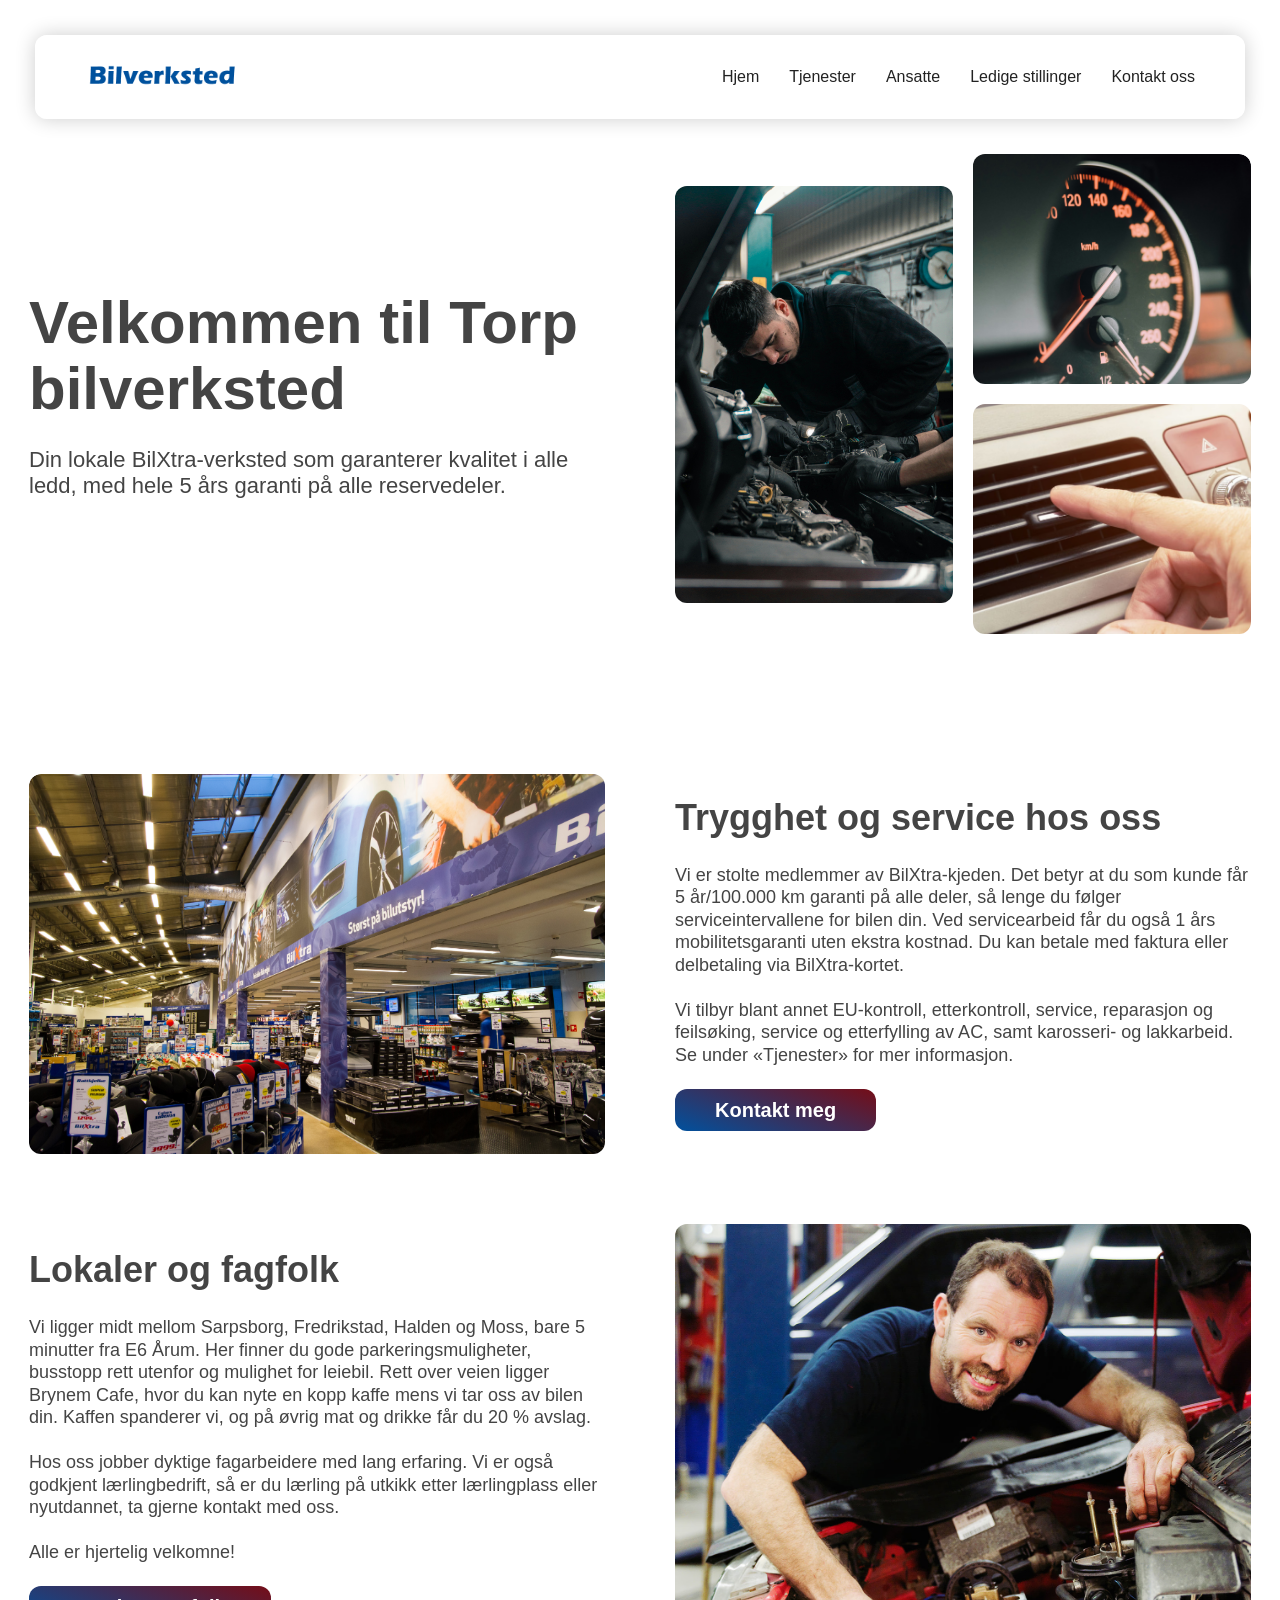
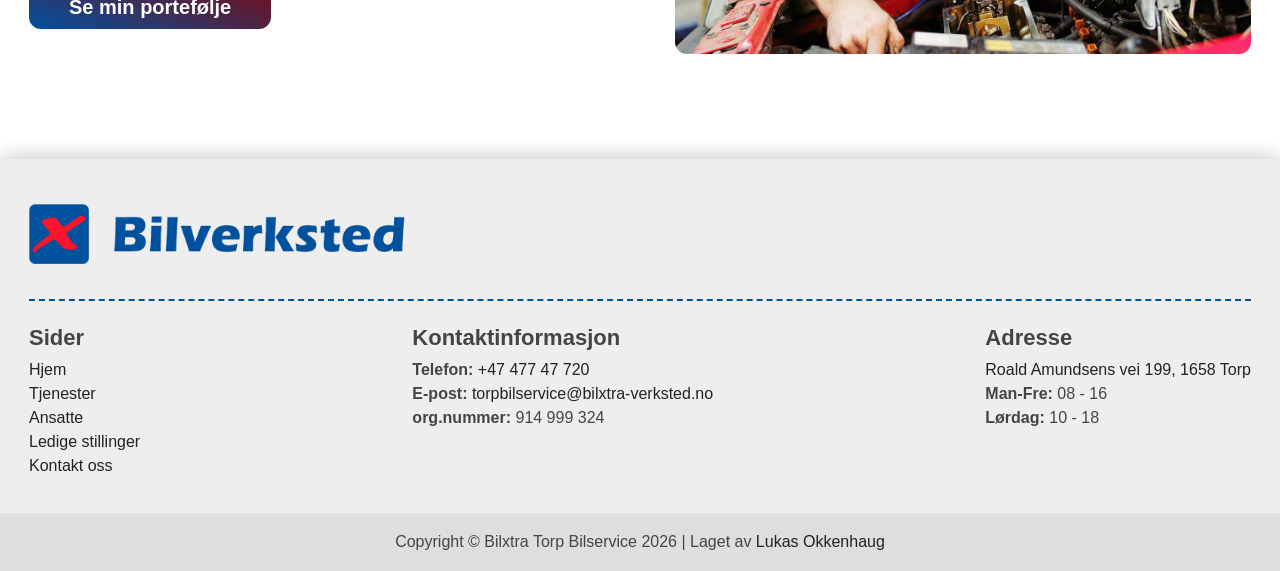
==== index.html @ f083a714 "Initial" ====
<!DOCTYPE html>
<html lang="no">

<head>
  <meta charset="UTF-8">
  <meta name="viewport" content="width=device-width, initial-scale=1.0">

  <!-- <meta name="title" content="En hardtarbeidende utvilker">
  <meta property="og:title" content="Lukas Okkenhaug, Front-end utvilker" />
  <meta name="description" content="En ung Front-End sjel som brenner for å lage spennende design på nettsider og andre reklamer.">
  <meta property="og:description" content="Lukas Okkenhaug er en front-end utvilker med nylig erfaring fra skolen, men også en del erfaring i arbeid."/>
  <meta property="og:image" content="https://lukasokken.com/img/me-noBg.png"/>
  <link rel="canonical" href="https://lukasokken.com" />
  <meta property="og:url" content="https://lukasokken.com/"/> -->

  <link rel="stylesheet" href="/style.css">
  <link rel="apple-touch-icon" sizes="180x180" href="/favicon/apple-touch-icon.png">
  <link rel="icon" type="image/png" sizes="32x32" href="/favicon/favicon-32x32.png">
  <link rel="icon" type="image/png" sizes="16x16" href="/favicon/favicon-16x16.png">
  <link rel="manifest" href="/site.webmanifest">
  <title>Forside - Lukas Okkenhaug</title>
</head>

<body>
    <nav></nav>

    <section>
        <article id="home">
            <div class="text-image">
                <div class="imageGrid">
                    <div>
                        <img src="/img/stock-hood.jpg" width="500">
                    </div>
                    <div>
                        <img src="/img/stock-speedometer.jpg" width="500" height="230">
                        <img src="/img/bilxtra-aircon.jpg" width="500" height="230">
                    </div>
                </div>
                <div>
                    <h1>Velkommen til Torp bilverksted</h1>
                    <p>Din lokale BilXtra-verksted som garanterer kvalitet i alle ledd, med hele 5 års garanti på alle reservedeler.</p>
                </div>
            </div>
        </article>
        <article>
            <div class="image-text">
                <img src="/img/bilxtra-butikk.jpg" width="800" height="380">
                <div>
                    <h2>Trygghet og service hos oss</h2>
                    <p>
                        Vi er stolte medlemmer av BilXtra-kjeden. Det betyr at du som kunde får 5 år/100.000 km garanti på alle deler, så lenge du følger serviceintervallene for bilen din. Ved servicearbeid får du også 1 års mobilitetsgaranti uten ekstra kostnad. Du kan betale med faktura eller delbetaling via BilXtra-kortet. <br><br>
                        Vi tilbyr blant annet EU-kontroll, etterkontroll, service, reparasjon og feilsøking, service og etterfylling av AC, samt karosseri- og lakkarbeid. Se under «Tjenester» for mer informasjon. <br><br>
                        <a href="/kontakt/" class="btn1">Kontakt meg</a>
                    </p>
                </div>
            </div>
            <div class="text-image">
                <img src="/img/bilxtra-hood.jpg" width="800" height="430">
                <div>
                    <h2>Lokaler og fagfolk</h2>
                    <p>
                        Vi ligger midt mellom Sarpsborg, Fredrikstad, Halden og Moss, bare 5 minutter fra E6 Årum. Her finner du gode parkeringsmuligheter, busstopp rett utenfor og mulighet for leiebil. Rett over veien ligger Brynem Cafe, hvor du kan nyte en kopp kaffe mens vi tar oss av bilen din. Kaffen spanderer vi, og på øvrig mat og drikke får du 20 % avslag. <br><br>
                        Hos oss jobber dyktige fagarbeidere med lang erfaring. Vi er også godkjent lærlingbedrift, så er du lærling på utkikk etter lærlingplass eller nyutdannet, ta gjerne kontakt med oss. <br><br>
                        Alle er hjertelig velkomne! <br><br>
                        <a href="/portefolje/" class="btn1">Se min portefølje</a>
                    </p>
                </div>
            </div>
        </article>
    </section>

    <footer></footer>
    <script src="/script.js"></script>
</body>
</html>
---- style.css ----
html { scroll-behavior: smooth; }

:root {
    --bagel: "Roboto", sans-serif;
    --dosis: "Dosis", sans-serif;

    --primary: #00519e;
    --secondary: #750d17;
    --page_width: 1222px;
}



body {
    overflow-x: hidden;
    position: relative;
    margin: 0;
    display: flex;
    flex-direction: column;
    align-items: center;
    padding: 35px;
    padding-bottom: 0;
    gap: 35px;

    :not(.background) {
        transition: 400ms;
        transition-delay: 0ms;
        font-family: "Roboto", sans-serif;
        font-weight: 400;
        margin: 0;
        text-decoration: none;
        border-radius: 12px;
        color: #444;
    }

    h1, h2, h3, h4, h5, h6 {
        font-weight: 600;
        color: #000;
    }

    .btn1 {
        cursor: pointer;
        background: linear-gradient(20deg, var(--primary), var(--secondary));
        border: none;
        position: relative;
        padding: 10px 40px;
        min-width: max-content;
        display: inline-block;

        box-shadow: inset 0 0 100vw #00000000;
        transition: 200ms;
        
        font-weight: bolder;
        position: relative;
        font-size: 20px;
        color: #fff !important;
    }
    .btn1:hover { box-shadow: inset 0 0 100vw #0003; }

    a {
        position: relative;
        width: fit-content;
        white-space: nowrap;
        color: #222 !important;
    }
    article a:not(.btn1)::before,
    footer a:not(.name)::before,
    nav ul a::before {
        content: " ";
        position: absolute;
        width: 0%;
        height: 2px;
        bottom: -1px;
        left: 0;

        background: var(--primary);
        border-radius: 9em;
        transition: 200ms;
    }
    a:hover::before { width: 100% !important; }
}

section {
    position: relative;
    width: 100vw;
    max-width: var(--page_width);
    padding-inline: 10px;

    display: flex;
    flex-direction: column;
    gap: 70px;

    article {
        position: relative;
        border-radius: 15px;
        overflow: hidden;

        .text-image { flex-direction: row-reverse; }
        .text-image, .image-text {
            display: flex;
            align-items: center;
            justify-content: center;
            column-gap: 70px;
            width: 100%;
            margin-bottom: 70px;
            
            > * {
                width: 50%;
                position: relative;
                box-sizing: border-box;
            }

            img { object-fit: cover; }
        
            div:has(> h2) {
                h2 {
                    font-size: 36px;
                    font-weight: 700;
                    margin-bottom: 25px;
                }
                p {
                    font-size: 18px;
                    line-height: 125%;
                }

                b { color: var(--font-color); }
            }
        }

        article > h1 { color: #e7f0e8; }
        article > .container {
            width: 100%;
            height: fit-content;
            display: flex;
            flex-direction: column;
            gap: 70px;
            margin-top: 50px;
        }
    }
}



footer {
    background: #0001;
    border-radius: 0 !important;
    box-shadow: 0 0 20px #0004;
    width: 100vw;

    display: flex;
    flex-direction: column;
    align-items: center;

    .main {
        max-width: var(--page_width);
        padding: 35px 10px;
        width: calc(100% - 50px);
        border-bottom: solid 2px var(--section-primary);
        border-radius: 0 !important;

        .name {
            display: flex;
            align-items: center;
            gap: 15px;
            height: fit-content;
            margin-bottom: 25px;

            img { border-radius: 0; }
        }
        .widgets {
            display: flex;
            justify-content: space-between;
            gap: 15px;

            padding-top: 25px;
            border-top: dashed 2px var(--primary);
            border-radius: 0;

            > div {
                line-height: 150%;

                h3 {
                    font-size: 22px;
                    font-weight: 700;
                    margin-bottom: 8px;
                }
                b { font-weight: 600; }
            }
        }
    }

    .copyright {
        width: 100%;
        background: #0001;
        padding: 20px 20px;
        text-align: center;
    }
}

nav {
    position: sticky;
    top: 10px;
    z-index: +10;

    width: calc(100% - 100px);
    max-width: var(--page_width);
    
    padding: 20px 50px;
    background: #fff6;
    backdrop-filter: blur(6px);
    box-shadow: 0 0 20px #0003, inset 0 0 20px #fff9;

    display: flex;
    justify-content: space-between;
    align-items: center;

    &.sticked {
        background: #ffffff40;
        backdrop-filter: blur(10px);
        box-shadow: 0 0 25px #00000010;
    }

    img {
        height: 40px;
        border-radius: 0 !important;
    }
    
    ul {
        display: flex;
        align-items: center;
        gap: 15px;
    }
}


#home {
    .text-image {
        h1 {
            font-size: 60px;
            font-weight: 800;
            line-height: 110%;
            margin-bottom: 25px;
        }
        p { font-size: 22px; }

        .imageGrid {
            display: flex;
            align-items: center;
            gap: 20px;

            > div {
                display: flex;
                flex-direction: column;
                gap: 20px;
                width: 100%;

                img { width: 100%; }
            }
        }
    }
}
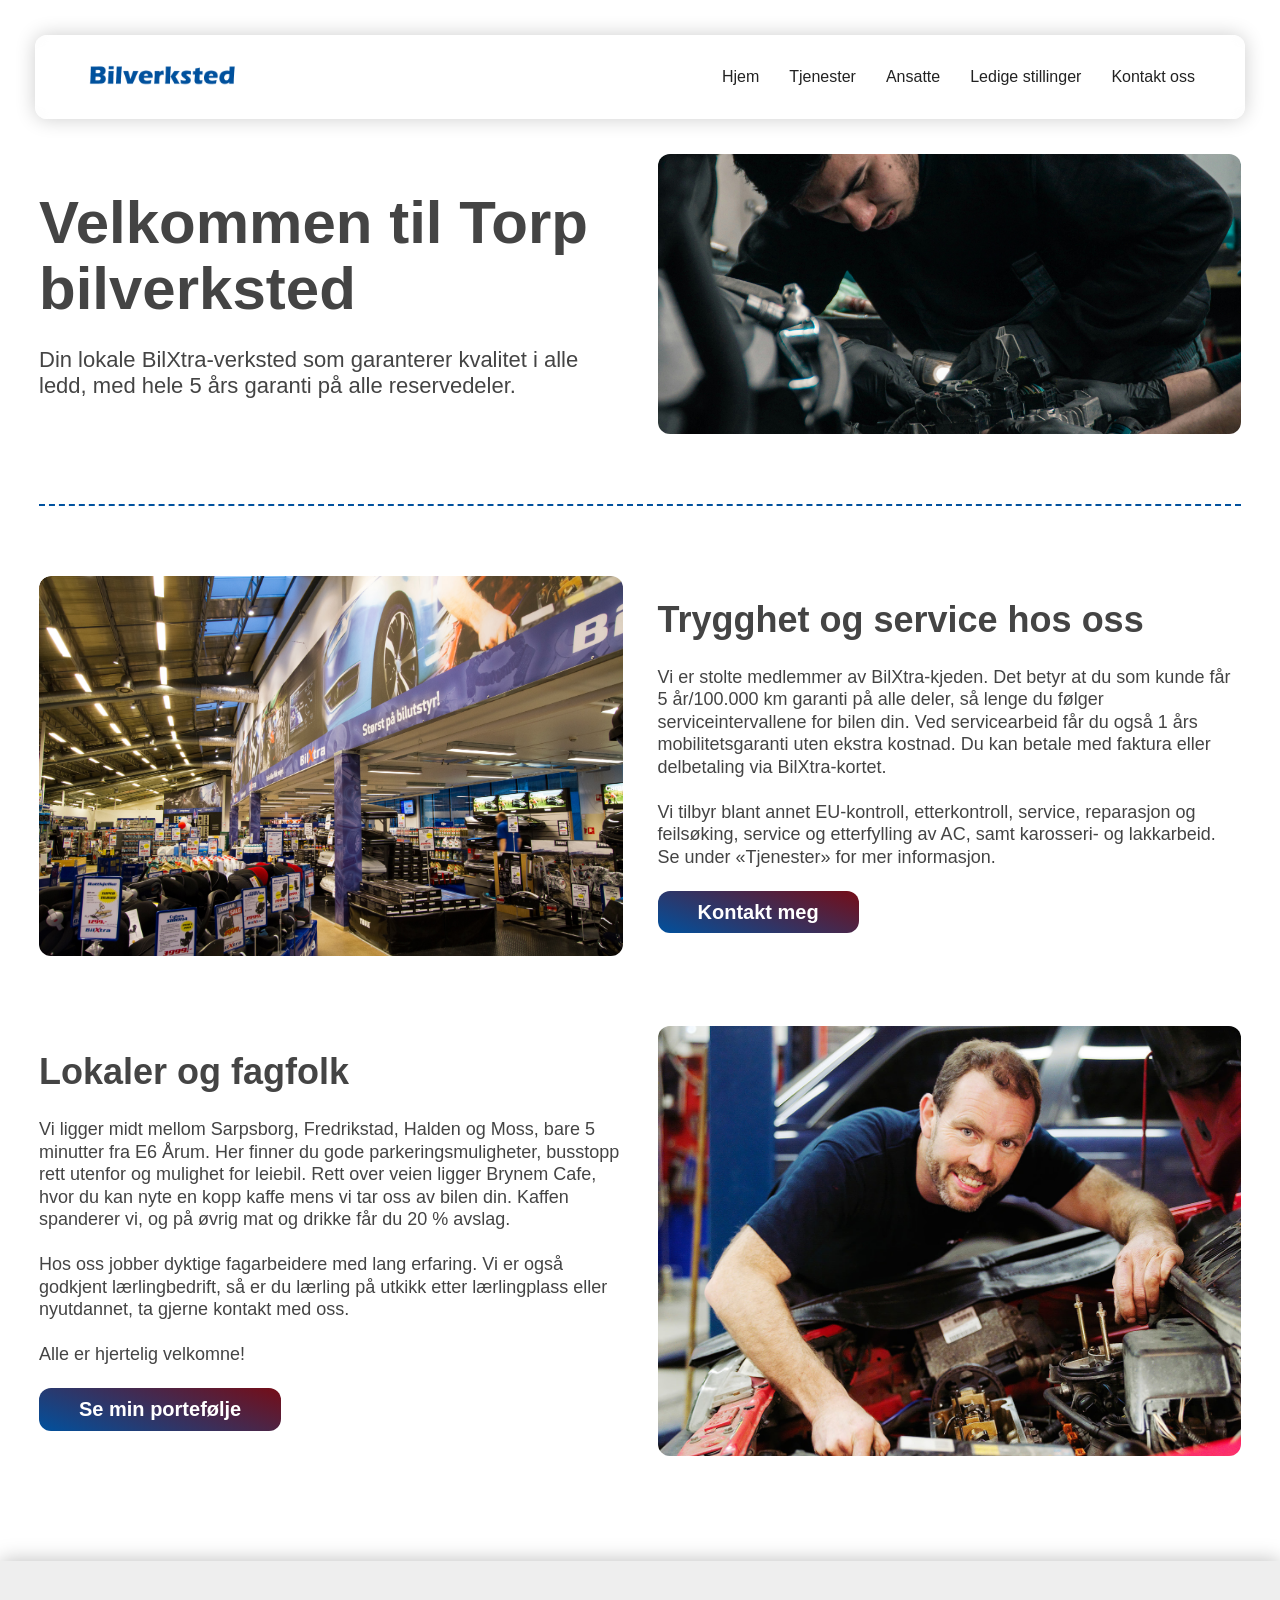
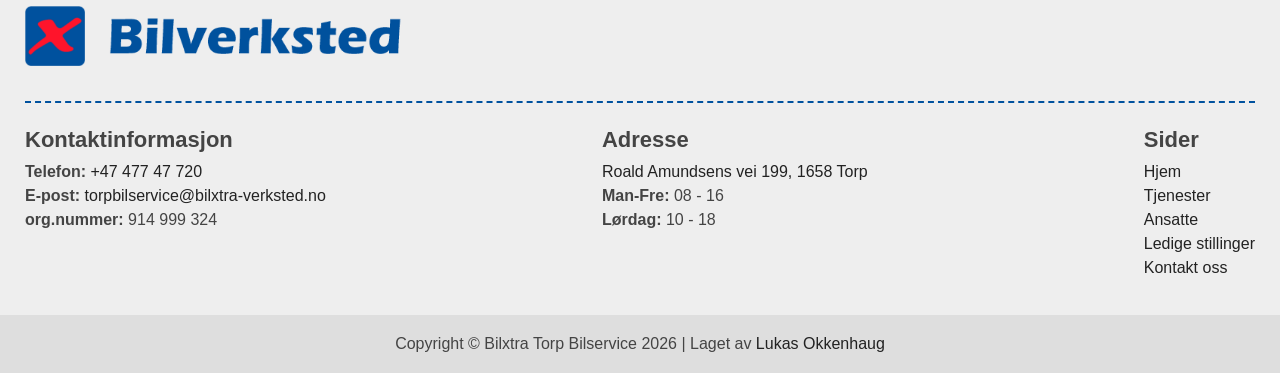
==== commit 848303a6: "Burger menu and other mobile fixes" ====
--- a/index.html
+++ b/index.html
@@ -32,8 +32,8 @@
                         <img src="/img/stock-hood.jpg" width="500">
                     </div>
                     <div>
-                        <img src="/img/stock-speedometer.jpg" width="500" height="230">
-                        <img src="/img/bilxtra-aircon.jpg" width="500" height="230">
+                        <img src="/img/stock-speedometer.jpg" width="500" height="190">
+                        <img src="/img/bilxtra-aircon.jpg" width="500" height="190">
                     </div>
                 </div>
                 <div>
--- a/style.css
+++ b/style.css
@@ -82,6 +82,7 @@
 
 section {
     position: relative;
+    box-sizing: border-box;
     width: 100vw;
     max-width: var(--page_width);
     padding-inline: 10px;
@@ -152,7 +153,7 @@
     align-items: center;
 
     .main {
-        max-width: var(--page_width);
+        max-width: calc(var(--page_width) + 100px);
         padding: 35px 10px;
         width: calc(100% - 50px);
         border-bottom: solid 2px var(--section-primary);
@@ -185,6 +186,7 @@
                     margin-bottom: 8px;
                 }
                 b { font-weight: 600; }
+                a { text-wrap: wrap; }
             }
         }
     }
@@ -198,21 +200,31 @@
 }
 
 nav {
+    overflow: hidden;
     position: sticky;
     top: 10px;
     z-index: +10;
 
     width: calc(100% - 100px);
     max-width: var(--page_width);
-    
     padding: 20px 50px;
-    background: #fff6;
-    backdrop-filter: blur(6px);
     box-shadow: 0 0 20px #0003, inset 0 0 20px #fff9;
 
     display: flex;
     justify-content: space-between;
     align-items: center;
+
+    &::before {
+        content: " ";
+        position: absolute;
+        width: 100%;
+        height: 100%;
+        top: 0;
+        left: 0;
+    
+        background: #fff6;
+        backdrop-filter: blur(6px);
+    }
 
     &.sticked {
         background: #ffffff40;
@@ -230,10 +242,88 @@
         align-items: center;
         gap: 15px;
     }
+
+    .burgerMenu-icon {
+        display: none;
+        position: relative;
+        height: 30px;
+        aspect-ratio: 1;
+        border-radius: 0;
+
+        cursor: pointer;
+
+        .line {
+            position: absolute;
+            width: 100%;
+            height: 20%;
+            right: 0;
+            background: #222;
+            transition: 200ms;
+        }
+        .line2 { width: 75%; top: 50%; transform: translateY(-50%); }
+        .line3 { width: 50%; bottom: 0; }
+    }
+    .burgerMenu-icon:hover .line { width: 100%; }
+
+    .burgerMenu {
+        position: fixed;
+        width: 80vw;
+        height: 100vh;
+        right: 0;
+        top: 0;
+
+        border-radius: 0;
+        background: #fff;
+        transform: translateX(100%);
+
+        &.burgerMenu-open {
+            transform: translateX(0%);
+
+            .burgerMenu-bgClose {
+                opacity: 1;
+                visibility: visible;
+                pointer-events: all;
+            }
+        }
+
+        .burgerMenu-bgClose {
+            content: " ";
+            position: absolute;
+            width: 120vw;
+            height: 100vh;
+            right: 100%;
+
+            background: #0006;
+            border-radius: 0;
+            opacity: 0;
+            visibility: none;
+            pointer-events: none;
+        }
+
+        ul {
+            display: flex;
+            flex-direction: column;
+            padding: 0;
+            gap: 0;
+
+            a {
+                width: 100%;
+                padding: 15px 30px;
+                box-sizing: border-box;
+                border-bottom: solid 1px #ddd;
+                border-radius: 0;
+                font-weight: 700;
+            }
+        }
+    }
 }
 
 
 #home {
+    margin-inline: -50px;
+    border-radius: 0;
+    border-bottom: dashed 2px var(--primary);
+
     .text-image {
         h1 {
             font-size: 60px;
@@ -258,4 +348,33 @@
             }
         }
     }
+}
+
+
+@media (max-width: 1350px) {
+    section article :is(.text-image, .image-text) { gap: 35px; }
+
+    #home { margin-inline: 0; }
+    #home .imageGrid > div:has(img:nth-child(2)) { display: none; }
+    #home .text-image h1 { font-size: clamp(32px, 5vw, 60px); }
+    #home .text-image img { height: 280px; }
+}
+
+@media (max-width: 767px) {
+    nav {
+        padding: 10px 20px;
+        width: 100%;
+
+        > ul { display: none; }
+        .burgerMenu-icon { display: inline-block; }
+    }
+
+    section article :is(.text-image, & .image-text) { flex-direction: column-reverse; }
+    section article :is(.text-image, & .image-text) > * { width: 100%; }
+
+    footer .main .widgets { flex-direction: column; }
+    footer .main .name { width: 100%; gap: 10px !important; }
+    footer .main .name img:first-child { width: 20%; }
+    footer .main .name img:last-child { width: 100%; height: auto;
+}
 }
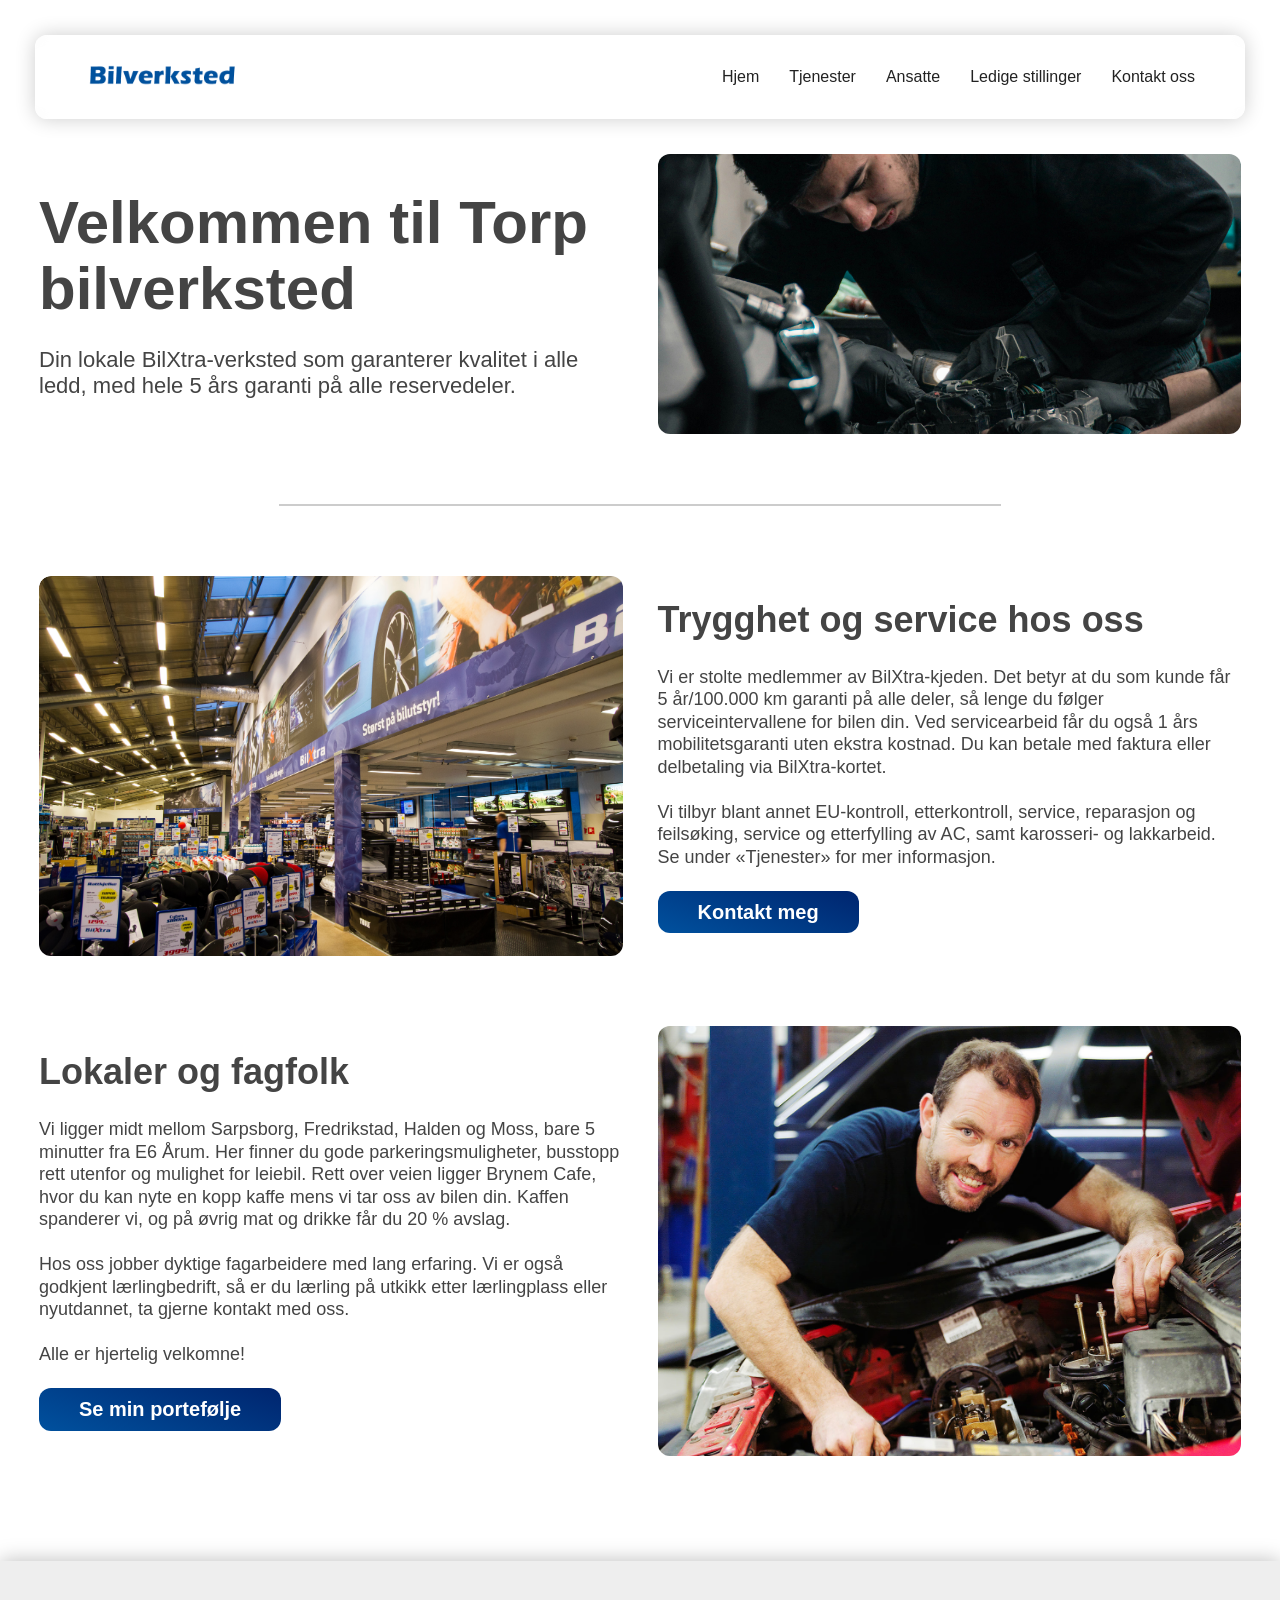
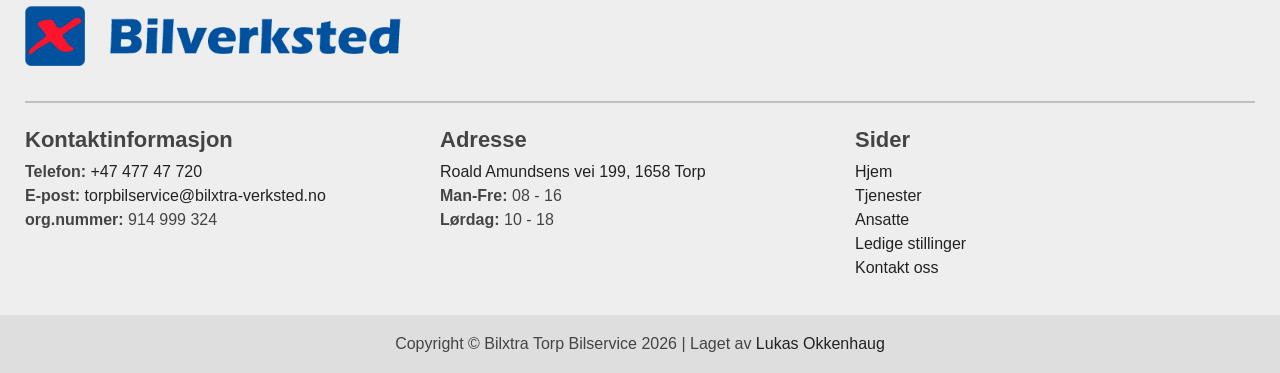
==== commit 32961fa6: "Kontakt oss og ansatte" ====
--- a/index.html
+++ b/index.html
@@ -2,23 +2,34 @@
 <html lang="no">
 
 <head>
-  <meta charset="UTF-8">
-  <meta name="viewport" content="width=device-width, initial-scale=1.0">
+    <meta charset="UTF-8">
+    <meta property="og:type" content="website">
+    <meta property="og:locale" content="nb_NO">
+    <meta property="og:site_name" content="Torp bilverksted">
+    <meta name="viewport" content="width=device-width, initial-scale=1.0">
+    <link rel="alternate" hreflang="nb-NO" href="https://torpbilservice.no/">
+    <link rel="alternate" hreflang="x-default" href="https://torpbilservice.no/">
 
-  <!-- <meta name="title" content="En hardtarbeidende utvilker">
-  <meta property="og:title" content="Lukas Okkenhaug, Front-end utvilker" />
-  <meta name="description" content="En ung Front-End sjel som brenner for å lage spennende design på nettsider og andre reklamer.">
-  <meta property="og:description" content="Lukas Okkenhaug er en front-end utvilker med nylig erfaring fra skolen, men også en del erfaring i arbeid."/>
-  <meta property="og:image" content="https://lukasokken.com/img/me-noBg.png"/>
-  <link rel="canonical" href="https://lukasokken.com" />
-  <meta property="og:url" content="https://lukasokken.com/"/> -->
+    <title>Torp bilverksted | EU-kontroll, service og reparasjon</title>
+    <meta name="description" content="BilXtra-verksted ved E6 Årum mellom Sarpsborg, Fredrikstad, Halden og Moss. EU-kontroll, service, reparasjon og 5 års garanti på deler.">
+    <meta name="robots" content="index, follow, max-image-preview:large, max-snippet:-1">
+    <link rel="canonical" href="https://torpbilservice.no/">
+    <meta name="theme-color" content="#000000">
+    
+    <meta property="og:title" content="Torp bilverksted | EU-kontroll, service og reparasjon">
+    <meta property="og:description" content="BilXtra-verksted ved E6 Årum. EU-kontroll, service, reparasjon, AC, karosseri og lakk. 5 år/100.000 km garanti på deler.">
+    <meta property="og:url" content="https://torpbilservice.no/">
+    <meta property="og:image" content="https://torpbilservice.no/img/bilxtra-butikk.jpg">
+    <meta property="og:image:width" content="800">
+    <meta property="og:image:height" content="380">
+    <meta property="og:image:alt" content="Torp bilverksted – BilXtra-verksted ved E6 Årum">
 
-  <link rel="stylesheet" href="/style.css">
-  <link rel="apple-touch-icon" sizes="180x180" href="/favicon/apple-touch-icon.png">
-  <link rel="icon" type="image/png" sizes="32x32" href="/favicon/favicon-32x32.png">
-  <link rel="icon" type="image/png" sizes="16x16" href="/favicon/favicon-16x16.png">
-  <link rel="manifest" href="/site.webmanifest">
-  <title>Forside - Lukas Okkenhaug</title>
+    <link rel="stylesheet" href="/style.css">
+    <link rel="apple-touch-icon" sizes="180x180" href="/favicon/apple-touch-icon.png">
+    <link rel="icon" type="image/png" sizes="32x32" href="/favicon/favicon-32x32.png">
+    <link rel="icon" type="image/png" sizes="16x16" href="/favicon/favicon-16x16.png">
+    <link rel="manifest" href="/site.webmanifest">
+    <title>Hjem - Torp bilservice</title>
 </head>
 
 <body>
--- a/style.css
+++ b/style.css
@@ -40,7 +40,7 @@
 
     .btn1 {
         cursor: pointer;
-        background: linear-gradient(20deg, var(--primary), var(--secondary));
+        background: linear-gradient(20deg, var(--primary), oklch(from var(--primary) calc(l - 0.15) c h));
         border: none;
         position: relative;
         padding: 10px 40px;
@@ -90,6 +90,22 @@
     display: flex;
     flex-direction: column;
     gap: 70px;
+
+    .header {
+        &::after {
+            content: " ";
+            display: block;
+            width: 40%;
+            border-bottom: solid 2px #0003;
+        }
+
+        h1 {
+            font-size: 46px;
+            font-weight: 800;
+            line-height: 110%;
+            margin-bottom: 25px;
+        }
+    }
 
     article {
         position: relative;
@@ -123,8 +139,10 @@
                     font-size: 18px;
                     line-height: 125%;
                 }
-
-                b { color: var(--font-color); }
+                b {
+                    color: var(--font-color);
+                    font-weight: 600;
+                }
             }
         }
 
@@ -156,7 +174,6 @@
         max-width: calc(var(--page_width) + 100px);
         padding: 35px 10px;
         width: calc(100% - 50px);
-        border-bottom: solid 2px var(--section-primary);
         border-radius: 0 !important;
 
         .name {
@@ -169,12 +186,12 @@
             img { border-radius: 0; }
         }
         .widgets {
-            display: flex;
-            justify-content: space-between;
+            display: grid;
+            grid-template-columns: repeat(3, 1fr);
             gap: 15px;
 
             padding-top: 25px;
-            border-top: dashed 2px var(--primary);
+            border-top: solid 2px #0003;
             border-radius: 0;
 
             > div {
@@ -319,10 +336,18 @@
 }
 
 
+
 #home {
     margin-inline: -50px;
     border-radius: 0;
-    border-bottom: dashed 2px var(--primary);
+
+    &::after {
+        content: " ";
+        display: block;
+        width: 60%;
+        border-bottom: solid 2px #0003;
+        margin-inline: auto;
+    }
 
     .text-image {
         h1 {
@@ -351,6 +376,92 @@
 }
 
 
+.text-image:has(#formComp) { align-items: baseline; }
+#formComp {
+    .hide {
+        display: none;
+        opacity: 0;
+        visibility: none;
+    }
+
+    #thankYou {
+        margin-bottom: 20px;
+        font-size: 18px;
+        line-height: 125%;
+    }
+    
+    form {
+        display: flex;
+        flex-direction: column;
+        gap: 12px;
+
+        .form-group {
+            width: 100%;
+            display: flex;
+            flex-direction: column;
+
+            input, textarea {
+                background: #00000008;
+                padding: 8px 12px;
+                font-size: 16px;
+
+                border: solid 1px #0003;
+                outline: none !important;
+                border-radius: 8px;
+                resize: none;
+            }
+            input:hover, textarea:hover { border-color: #0008; }
+            input:focus-visible, textarea:focus-visible { border-color: #0006; }
+        }
+
+        .btn1 { width: 100%; margin-top: 6px; }
+    }
+
+}
+
+.ansatte {
+    margin-bottom: 35px !important;
+
+    h2 {
+        font-size: 36px;
+        font-weight: 700;
+        margin-bottom: 25px;
+    }
+
+    .ansatt-group {
+        margin-bottom: 35px;
+        border-radius: 0;
+        display: flex;
+        justify-content: space-between;
+        flex-wrap: wrap;
+        row-gap: 35px;
+        column-gap: 50px;
+
+        .ansatt {
+            border-radius: 0;
+            width: 200px;
+
+            img {
+                margin-bottom: 8px;
+            }
+            h3 {
+                font-size: 22px;
+                font-weight: 600;
+                border-radius: 0;
+                padding-left: 8px;
+                border-left: solid 2px #0002;
+            }
+            p {
+                border-radius: 0;
+                padding-left: 8px;
+                border-left: solid 2px #0002;
+            }
+        }
+    }
+}
+
+
+
 @media (max-width: 1350px) {
     section article :is(.text-image, .image-text) { gap: 35px; }
 
@@ -372,7 +483,7 @@
     section article :is(.text-image, & .image-text) { flex-direction: column-reverse; }
     section article :is(.text-image, & .image-text) > * { width: 100%; }
 
-    footer .main .widgets { flex-direction: column; }
+    footer .main .widgets { grid-template-columns: 1fr; gap: 25px; }
     footer .main .name { width: 100%; gap: 10px !important; }
     footer .main .name img:first-child { width: 20%; }
     footer .main .name img:last-child { width: 100%; height: auto;
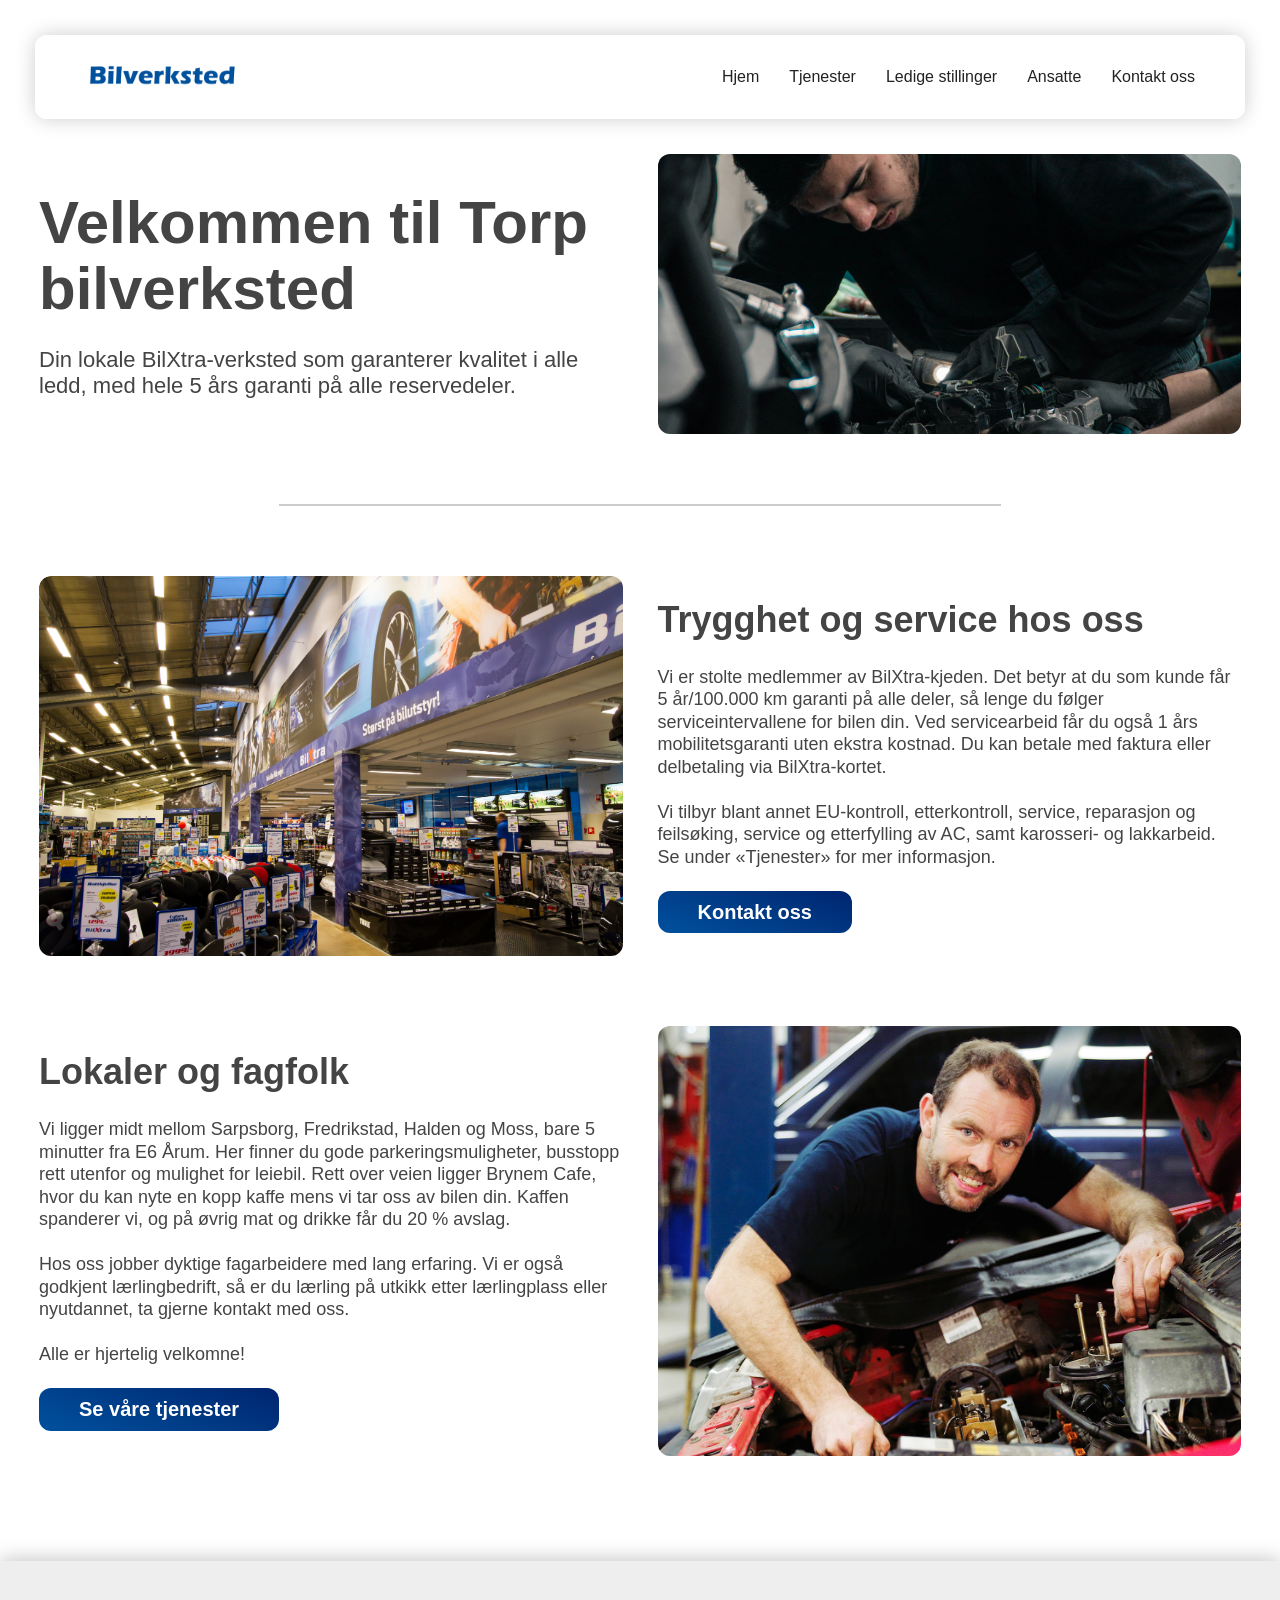
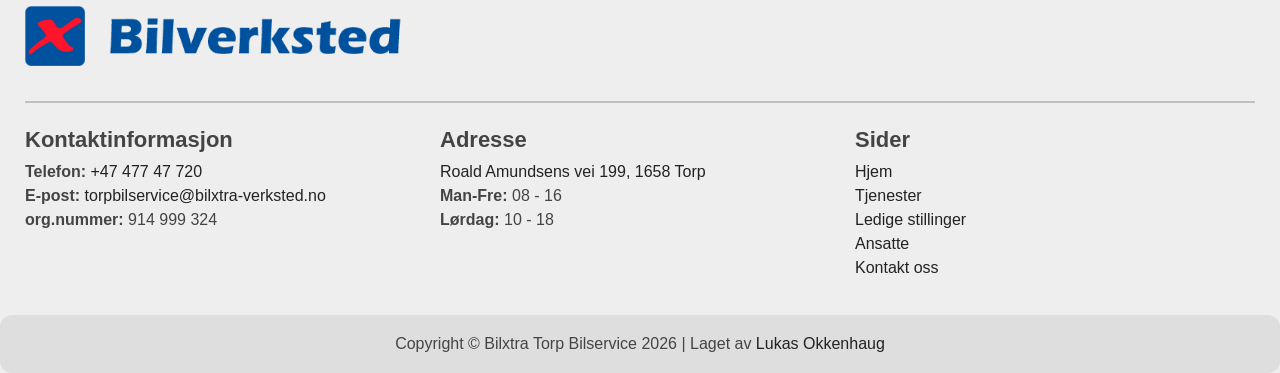
==== commit d0d08ba1: "Klar for utkast" ====
--- a/index.html
+++ b/index.html
@@ -61,7 +61,7 @@
                     <p>
                         Vi er stolte medlemmer av BilXtra-kjeden. Det betyr at du som kunde får 5 år/100.000 km garanti på alle deler, så lenge du følger serviceintervallene for bilen din. Ved servicearbeid får du også 1 års mobilitetsgaranti uten ekstra kostnad. Du kan betale med faktura eller delbetaling via BilXtra-kortet. <br><br>
                         Vi tilbyr blant annet EU-kontroll, etterkontroll, service, reparasjon og feilsøking, service og etterfylling av AC, samt karosseri- og lakkarbeid. Se under «Tjenester» for mer informasjon. <br><br>
-                        <a href="/kontakt/" class="btn1">Kontakt meg</a>
+                        <a href="/kontakt-oss/" class="btn1">Kontakt oss</a>
                     </p>
                 </div>
             </div>
@@ -73,7 +73,7 @@
                         Vi ligger midt mellom Sarpsborg, Fredrikstad, Halden og Moss, bare 5 minutter fra E6 Årum. Her finner du gode parkeringsmuligheter, busstopp rett utenfor og mulighet for leiebil. Rett over veien ligger Brynem Cafe, hvor du kan nyte en kopp kaffe mens vi tar oss av bilen din. Kaffen spanderer vi, og på øvrig mat og drikke får du 20 % avslag. <br><br>
                         Hos oss jobber dyktige fagarbeidere med lang erfaring. Vi er også godkjent lærlingbedrift, så er du lærling på utkikk etter lærlingplass eller nyutdannet, ta gjerne kontakt med oss. <br><br>
                         Alle er hjertelig velkomne! <br><br>
-                        <a href="/portefolje/" class="btn1">Se min portefølje</a>
+                        <a href="/tjenester/" class="btn1">Se våre tjenester</a>
                     </p>
                 </div>
             </div>
--- a/style.css
+++ b/style.css
@@ -213,6 +213,7 @@
         background: #0001;
         padding: 20px 20px;
         text-align: center;
+        box-sizing: border-box;
     }
 }
 
@@ -419,7 +420,7 @@
 
 }
 
-.ansatte {
+#ansatte {
     margin-bottom: 35px !important;
 
     h2 {
@@ -431,18 +432,23 @@
     .ansatt-group {
         margin-bottom: 35px;
         border-radius: 0;
-        display: flex;
+        /* display: flex;
         justify-content: space-between;
-        flex-wrap: wrap;
+        flex-wrap: wrap; */
         row-gap: 35px;
         column-gap: 50px;
 
+        display: grid;
+        grid-template-columns: repeat(4, 1fr);
+
         .ansatt {
             border-radius: 0;
-            width: 200px;
+            /* width: 200px; */
+            /* max-width: max-content; */
 
             img {
                 margin-bottom: 8px;
+                width: 100%;
             }
             h3 {
                 font-size: 22px;
@@ -480,12 +486,15 @@
         .burgerMenu-icon { display: inline-block; }
     }
 
+    div.header h1 { font-size: 33px; }
+
     section article :is(.text-image, & .image-text) { flex-direction: column-reverse; }
     section article :is(.text-image, & .image-text) > * { width: 100%; }
 
     footer .main .widgets { grid-template-columns: 1fr; gap: 25px; }
     footer .main .name { width: 100%; gap: 10px !important; }
     footer .main .name img:first-child { width: 20%; }
-    footer .main .name img:last-child { width: 100%; height: auto;
-}
+    footer .main .name img:last-child { width: 100%; height: auto; }
+
+    #ansatte .ansatt-group { grid-template-columns: repeat(2, 1fr); }
 }
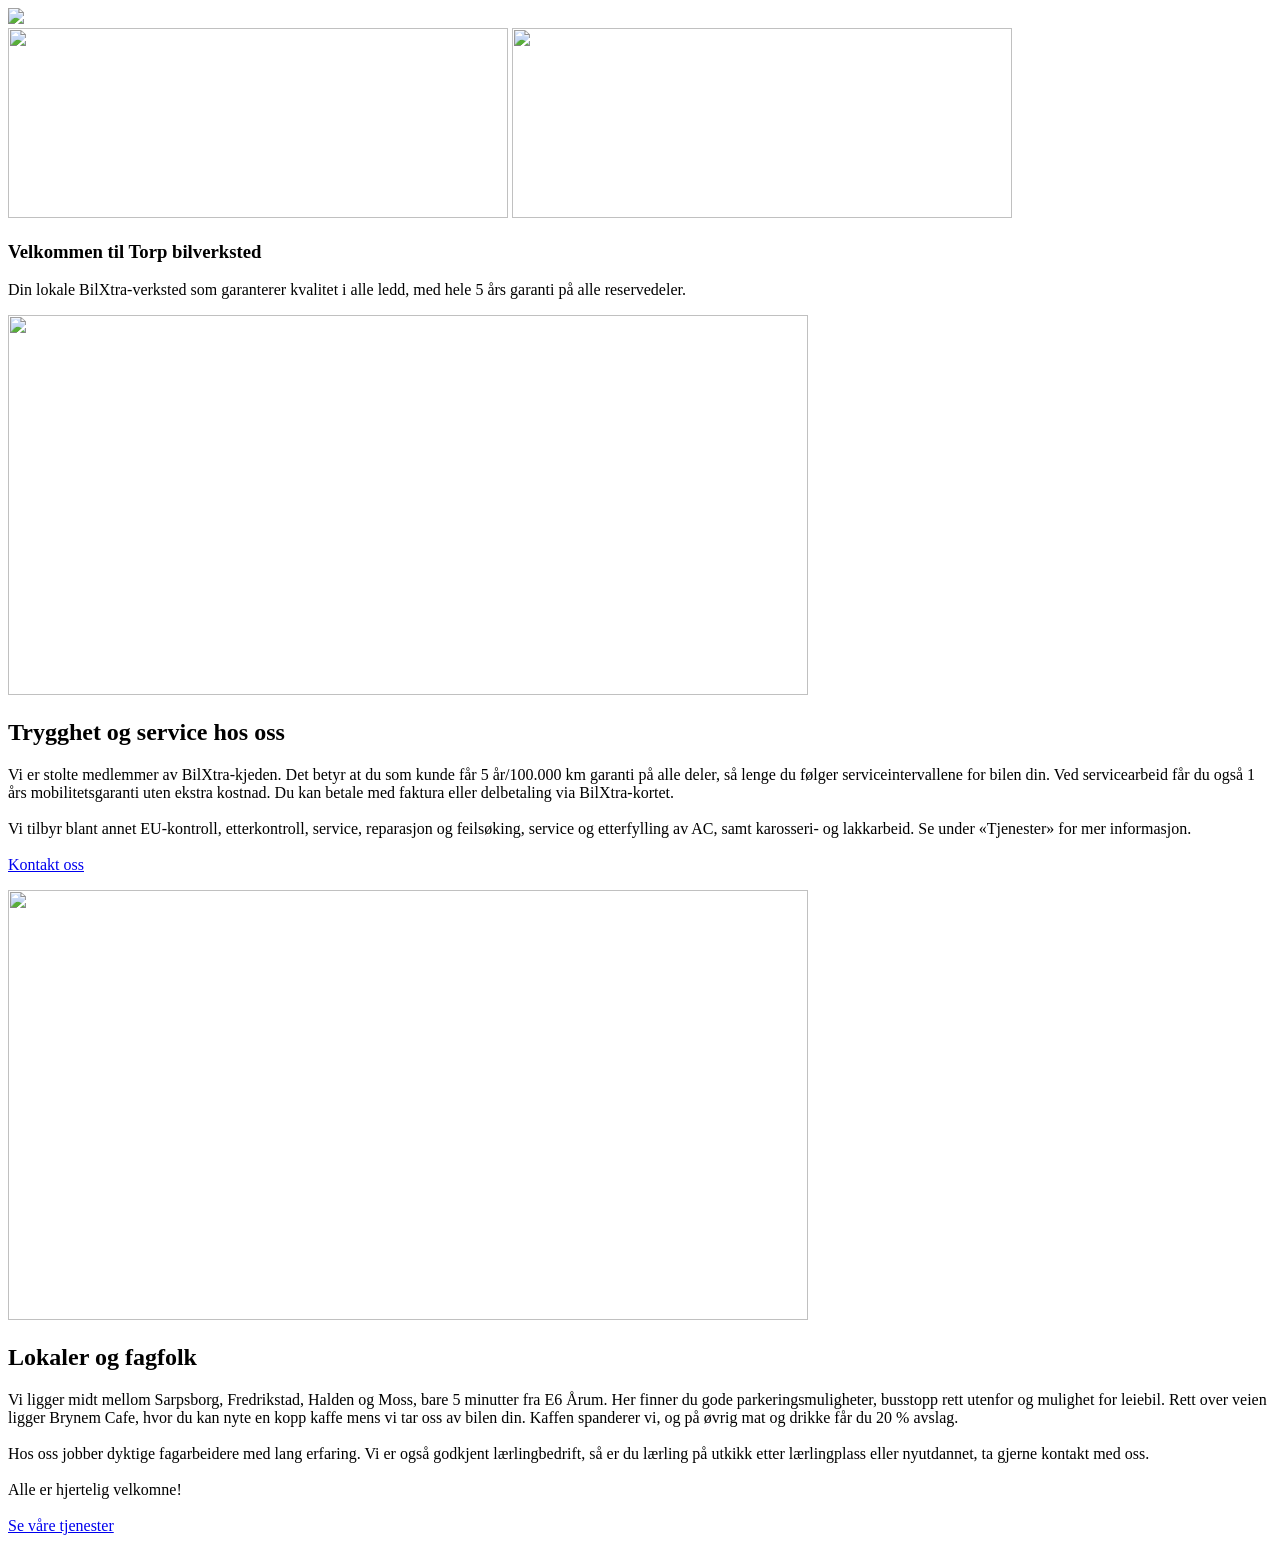
==== commit 3a463228: "Quick fixes for show and remove SEO bots for now" ====
--- a/index.html
+++ b/index.html
@@ -2,6 +2,9 @@
 <html lang="no">
 
 <head>
+    <!-- <base href="/"> -->
+    <base href="/torpbilservice.no/">
+
     <meta charset="UTF-8">
     <meta property="og:type" content="website">
     <meta property="og:locale" content="nb_NO">
@@ -12,7 +15,8 @@
 
     <title>Torp bilverksted | EU-kontroll, service og reparasjon</title>
     <meta name="description" content="BilXtra-verksted ved E6 Årum mellom Sarpsborg, Fredrikstad, Halden og Moss. EU-kontroll, service, reparasjon og 5 års garanti på deler.">
-    <meta name="robots" content="index, follow, max-image-preview:large, max-snippet:-1">
+    <!-- <meta name="robots" content="index, follow, max-image-preview:large, max-snippet:-1"> -->
+    <meta name="robots" content="noindex, nofollow, max-image-preview:large, max-snippet:-1">
     <link rel="canonical" href="https://torpbilservice.no/">
     <meta name="theme-color" content="#000000">
     
@@ -24,11 +28,11 @@
     <meta property="og:image:height" content="380">
     <meta property="og:image:alt" content="Torp bilverksted – BilXtra-verksted ved E6 Årum">
 
-    <link rel="stylesheet" href="/style.css">
-    <link rel="apple-touch-icon" sizes="180x180" href="/favicon/apple-touch-icon.png">
-    <link rel="icon" type="image/png" sizes="32x32" href="/favicon/favicon-32x32.png">
-    <link rel="icon" type="image/png" sizes="16x16" href="/favicon/favicon-16x16.png">
-    <link rel="manifest" href="/site.webmanifest">
+    <link rel="stylesheet" href="style.css">
+    <link rel="apple-touch-icon" sizes="180x180" href="favicon/apple-touch-icon.png">
+    <link rel="icon" type="image/png" sizes="32x32" href="favicon/favicon-32x32.png">
+    <link rel="icon" type="image/png" sizes="16x16" href="favicon/favicon-16x16.png">
+    <link rel="manifest" href="site.webmanifest">
     <title>Hjem - Torp bilservice</title>
 </head>
 
@@ -40,11 +44,11 @@
             <div class="text-image">
                 <div class="imageGrid">
                     <div>
-                        <img src="/img/stock-hood.jpg" width="500">
+                        <img src="img/stock-hood.jpg" width="500">
                     </div>
                     <div>
-                        <img src="/img/stock-speedometer.jpg" width="500" height="190">
-                        <img src="/img/bilxtra-aircon.jpg" width="500" height="190">
+                        <img src="img/stock-speedometer.jpg" width="500" height="190">
+                        <img src="img/bilxtra-aircon.jpg" width="500" height="190">
                     </div>
                 </div>
                 <div>
@@ -55,25 +59,25 @@
         </article>
         <article>
             <div class="image-text">
-                <img src="/img/bilxtra-butikk.jpg" width="800" height="380">
+                <img src="img/bilxtra-butikk.jpg" width="800" height="380">
                 <div>
                     <h2>Trygghet og service hos oss</h2>
                     <p>
                         Vi er stolte medlemmer av BilXtra-kjeden. Det betyr at du som kunde får 5 år/100.000 km garanti på alle deler, så lenge du følger serviceintervallene for bilen din. Ved servicearbeid får du også 1 års mobilitetsgaranti uten ekstra kostnad. Du kan betale med faktura eller delbetaling via BilXtra-kortet. <br><br>
                         Vi tilbyr blant annet EU-kontroll, etterkontroll, service, reparasjon og feilsøking, service og etterfylling av AC, samt karosseri- og lakkarbeid. Se under «Tjenester» for mer informasjon. <br><br>
-                        <a href="/kontakt-oss/" class="btn1">Kontakt oss</a>
+                        <a href="kontakt-oss/" class="btn1">Kontakt oss</a>
                     </p>
                 </div>
             </div>
             <div class="text-image">
-                <img src="/img/bilxtra-hood.jpg" width="800" height="430">
+                <img src="img/bilxtra-hood.jpg" width="800" height="430">
                 <div>
                     <h2>Lokaler og fagfolk</h2>
                     <p>
                         Vi ligger midt mellom Sarpsborg, Fredrikstad, Halden og Moss, bare 5 minutter fra E6 Årum. Her finner du gode parkeringsmuligheter, busstopp rett utenfor og mulighet for leiebil. Rett over veien ligger Brynem Cafe, hvor du kan nyte en kopp kaffe mens vi tar oss av bilen din. Kaffen spanderer vi, og på øvrig mat og drikke får du 20 % avslag. <br><br>
                         Hos oss jobber dyktige fagarbeidere med lang erfaring. Vi er også godkjent lærlingbedrift, så er du lærling på utkikk etter lærlingplass eller nyutdannet, ta gjerne kontakt med oss. <br><br>
                         Alle er hjertelig velkomne! <br><br>
-                        <a href="/tjenester/" class="btn1">Se våre tjenester</a>
+                        <a href="tjenester/" class="btn1">Se våre tjenester</a>
                     </p>
                 </div>
             </div>
@@ -81,6 +85,6 @@
     </section>
 
     <footer></footer>
-    <script src="/script.js"></script>
+    <script src="script.js"></script>
 </body>
 </html>
